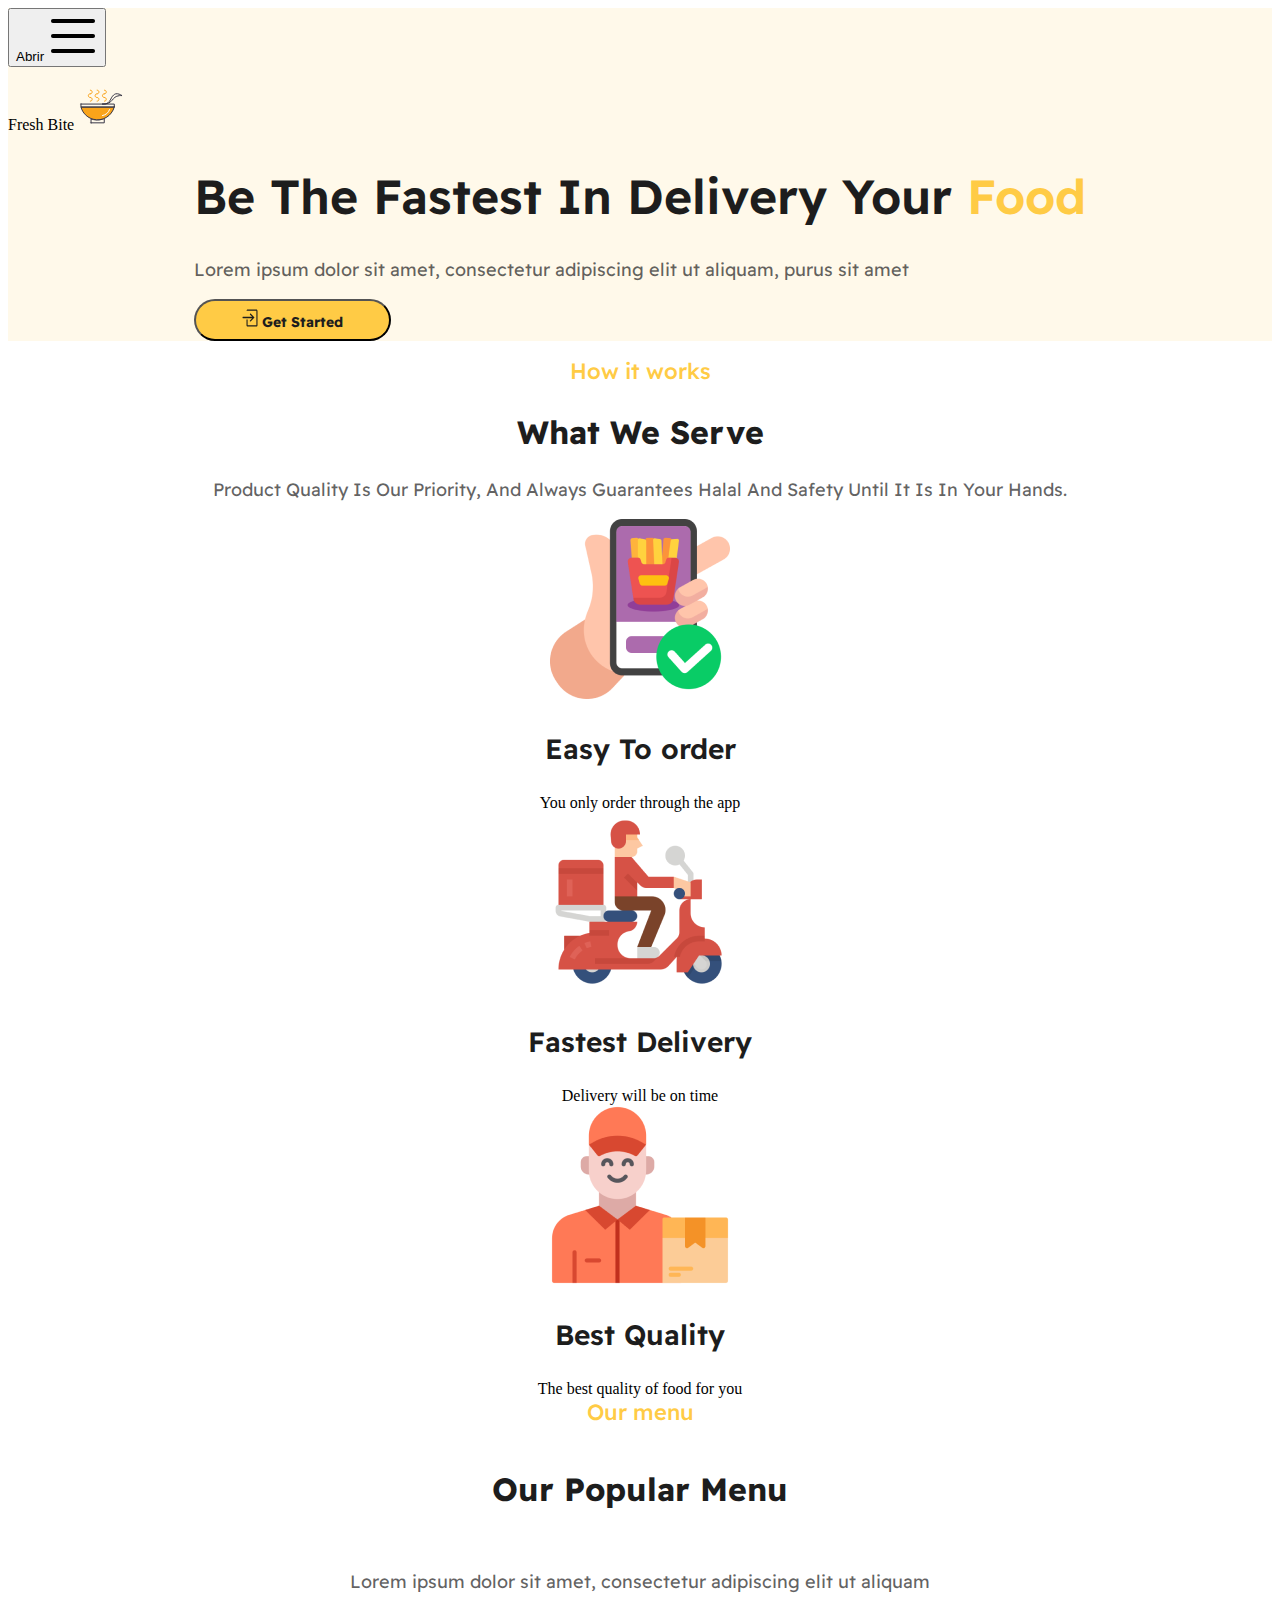
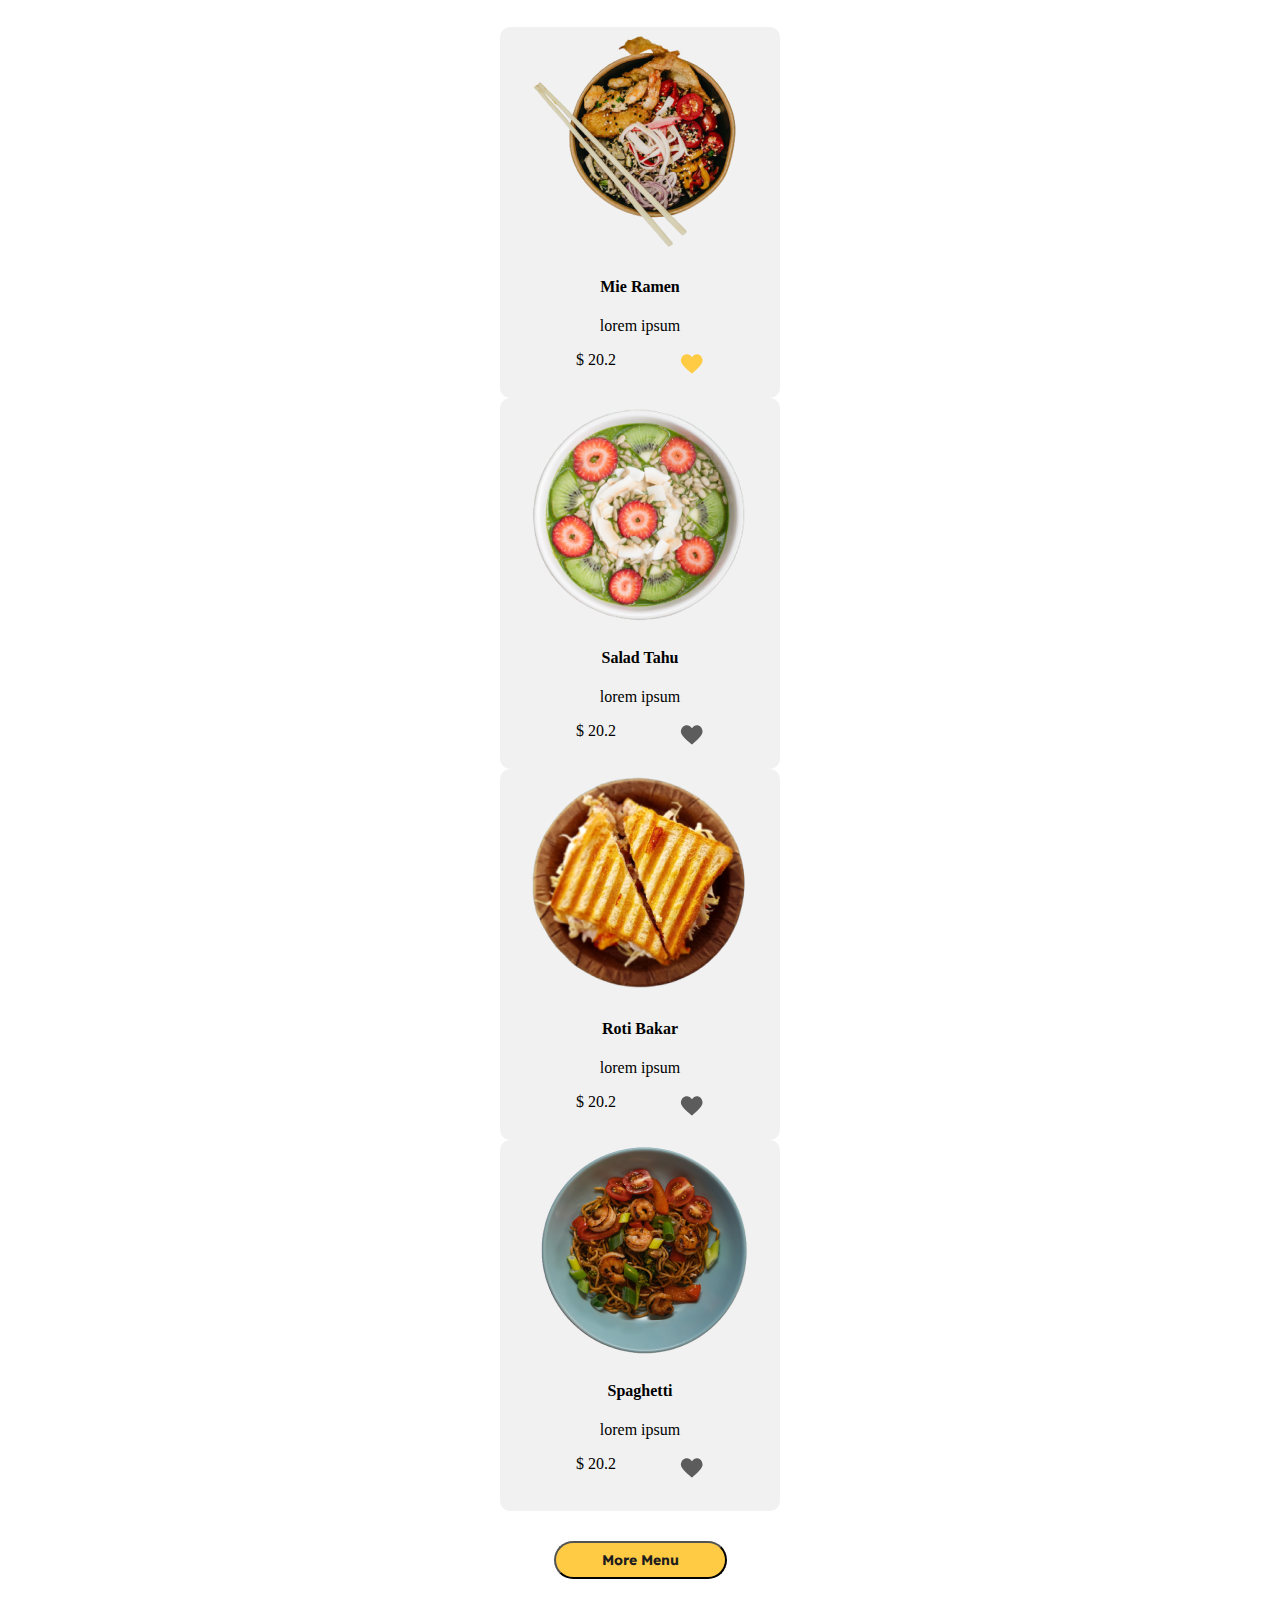
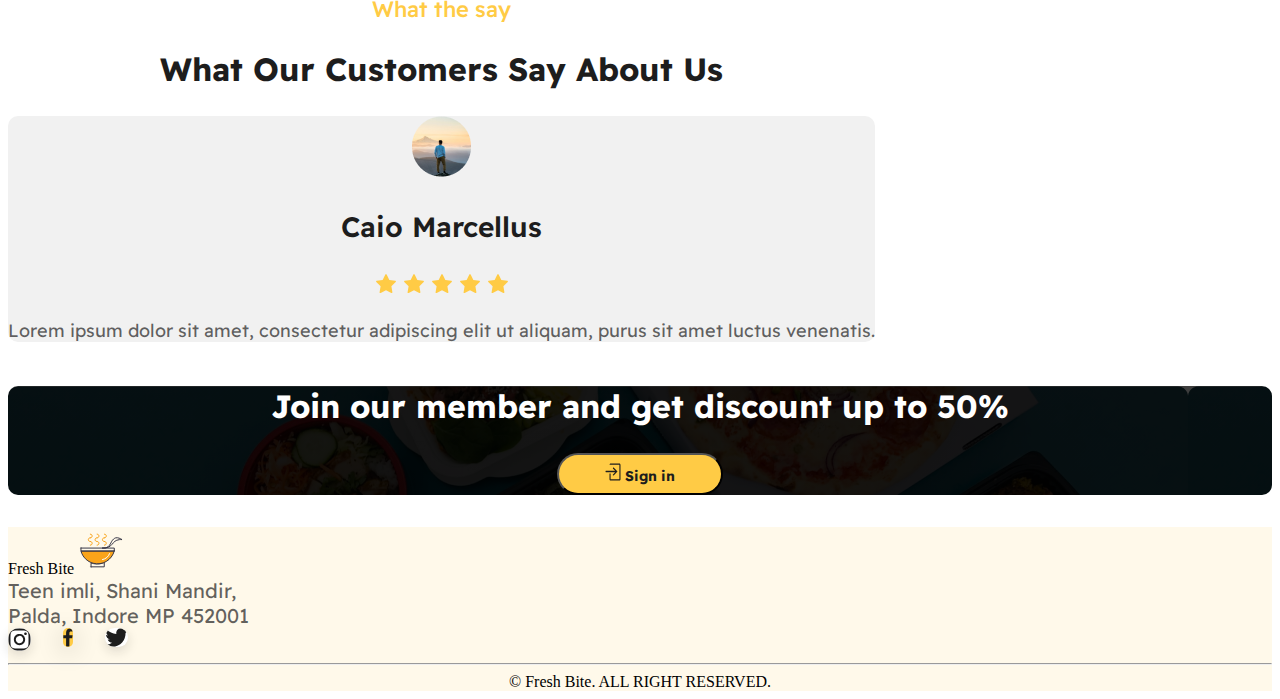
==== index.html @ 5414af22 "up" ====
<!DOCTYPE html>
<html lang="en">
<head>
    <meta charset="UTF-8">
    <meta name="viewport" content="width=device-width, initial-scale=1.0">
    <link rel="preconnect" href="https://fonts.googleapis.com">
<link rel="preconnect" href="https://fonts.gstatic.com" crossorigin>
<link href="https://fonts.googleapis.com/css2?family=Readex+Pro:wght@400;500;600;700&display=swap" rel="stylesheet">
    <link rel="stylesheet" href="/assets/style/varaibles.css">
    <title>Food-App</title>
</head>
<body>
    <header>
      <button class="menu__button">Abrir
        <img src="/assets/img/hamburger-menu.svg" alt="menu">
      </button>
        <nav>
          <section class="containner-nav">

          <div class="div-nav">
           <span>Fresh Bite</span>
          <img src="/assets/img/food 2.svg" alt="coffe-icon">
        </div>

        <div class="div-nav-link">
        <ul class="lista-nav">
          <li><a href="#">Home</a></li>
          <li><a href="#">Menu</a></li>
          <li><a href="#">How it works</a></li>
          <li><a href="#">About</a></li>
          <li><a href="#">Contact</a></li>
        </ul>
      </div>

      <div  class="div-nav-link">
        <img src="/assets/img/Find.svg" alt="Find">
        <img src="/assets/img/Cart.svg" alt="cart">
        <button class="btn-header" id="btn-link">
          <img src="/assets/img/clarity_sign-in-line.svg" alt="arrow">        
          <a href="#">More Menu</a>
      </button> 
      </div>

    </section>
        </nav>

        <section class="sec-header">
        <div>
        <h1>Be The Fastest In Delivery Your <strong>Food</strong></h1>
        <p>Lorem ipsum dolor sit amet, consectetur adipiscing elit ut aliquam, purus sit amet</p>
    <button class="btn-header">
        <img src="/assets/img/clarity_sign-in-line.svg" alt="arrow">
        <a href="#">Get Started</a>
    </button>
  </div>
    <div class="plates">
      <img src="/assets/img/Food-3.png"  alt="photo">
      <img src="/assets/img/Food-2.png"  alt="photo">
      <img src="/assets/img/Food-1.png"  alt="photo">
    </div>
  </section>
    </header>

    <main>

        <section class="containner">
        <span class="span-main">How it works</span>
        <h2>What We Serve</h2>
        <p>Product Quality Is Our Priority, And Always Guarantees Halal And Safety Until It Is In Your Hands.</p>
         
        <div class="cont-div">
        <div>            
          <img src="/assets/img/order 1.png" alt="order">
          <h3>Easy To order</h3>
          <span>You only order through the app</span>
       </div>

       <div>
        <img src="/assets/img/delivery 1.png" alt="delivery">
        <h3>Fastest Delivery</h3>
          <span>Delivery will be on time</span>
      </div>

      <div>
        <img src="/assets/img/courier 1.png" alt="courier">
        <h3>Best Quality</h3>
        <span>The best quality of food for you</span>
    </div>
  </div>
    </section>

    

  
    </main>

    <section  class="containner-cards">

      
        <span class="span-main">Our menu</span>
        <h2>Our Popular Menu</h2>
        <p>Lorem ipsum dolor sit amet, consectetur adipiscing elit ut aliquam</p>
      
        <div class="containner-cards-link">

        <div class="div__card">
          <img src="/assets/img/Ramen.png" alt="Ramen">
          <h4>Mie Ramen</h4>
          <span>lorem ipsum</span>
          <div class="div__cad-link">
            <span>$ 20.2</span>
            <img src="/assets/img/topcoat_yellow.svg" alt="topcoat_yellow">
          </div>
       </div>
 
       <div class="div__card">
           <img src="/assets/img/Salad.png" alt="Salad">
           <h4>Salad Tahu</h4>
           <span>lorem ipsum</span>
           <div class="div__cad-link">
             <span>$ 20.2</span>
             <img src="/assets/img/topcoat_black.svg" alt="topcoat_black">
           </div>
       </div>
 
     <div class="div__card">
       <img src="/assets/img/Baker.png" alt="Baker">
       <h4>Roti Bakar</h4>
       <span>lorem ipsum</span>
       <div class="div__cad-link">
         <span>$ 20.2</span>
         <img src="/assets/img/topcoat_black.svg" alt="topcoat_black">
   </div>
     </div>
 
     <div class="div__card">
       <img src="/assets/img/Spaghetti.png" alt="Spaghetti">
       <h4>Spaghetti</h4>
       <span>lorem ipsum</span>
       <div class="div__cad-link">
          <span>$ 20.2</span>
          <img src="/assets/img/topcoat_black.svg" alt="topcoat_black">
      </div>
     </div>
 
    </div>
 
   <button class="btn-header" id="bnt">        
       <a href="#">More Menu</a>
   </button> 


    </section>

      <!--Clients-->

      <section class="client-containner">
      

       <div class="grid-container">
        <div class="image-top">
          <img src="/assets/img/cliente.png"  alt="Imagem 1">
        </div>
        <div class="image-bottom">
          <img src="/assets/img/cliente-3.png" alt="Imagem 2">
          <img src="/assets/img/cliente-2.png" alt="Imagem 3">
        </div>
      </div>

        <div class="client">
        <span class="span-main">What the say</span>
        <h2>What Our Customers Say About Us</h2>
        <div class="client-card">
          <img src="/assets/img/avatar.png" alt="">
          <h3>Caio Marcellus</h3>
         
          <img src="/assets/img/star.svg" alt="">
          <img src="/assets/img/star.svg" alt="">
          <img src="/assets/img/star.svg" alt="">
          <img src="/assets/img/star.svg" alt="">
          <img src="/assets/img/star.svg" alt="">
          <p>Lorem ipsum dolor sit amet, consectetur adipiscing elit ut aliquam, purus sit amet luctus venenatis.</p>
        </div>

      </div>
      </section>



  
  <!--Extra-->

     <section class="containner-2">
      <div class="div__containner">
       <h2 class="text">Join our member and get discount up to 50%</h2>
       <button class="btn-header">
        <img src="/assets/img/clarity_sign-in-line.svg" alt="arrow">
        <a href="#">Sign in</a>
    </button>
  </div>
    

    <footer>
      <section class="containner-3">
      <div>
      <span>Fresh Bite</span>  
      <img src="/assets/img/food 2.svg" alt="coffe-icon"> <br>
      <span class="span__footer">Teen imli, Shani Mandir, <br>
        Palda, Indore MP 452001</span>

        <div class="list">
         
              <a href="#">
                <img class="icon__light" src="/assets/img/instagram.svg" alt="">
              </a>
            
            
              <a href="#">
                <img class="icon__yellow" src="/assets/img/Vector.svg" alt="">
              </a>
            

            
              <a href="#">
                <img class="icon__light" src="/assets/img/Twitter.svg" alt="">
              </a>
            

            </div>
          </div>
            <div class="div-footer">
              <span>Fresh Bite</span> 
              <ul>
                <li>About us</li>
                <li>Career</li>
                <li>How it works</li>
              </ul>
            </div>

            <div class="div-footer">
              <span>Policy</span> 
              <ul>
                <li>FAQ</li>
                <li>Privacy</li>
                <li>Shipping</li>
              </ul>
            </div>

            <div class="div-footer">
              <span>Get in Touch</span> 
              <ul>
                <li>+91 123 4567 8900</li>
                <li>food@example.com</li>
                
              </ul>
            </div>
          </section>

            

            <hr>
            <div class="div-link">

            <span>© Fresh Bite. ALL RIGHT RESERVED.</span>
          </div>
          
    </footer>
    <script src="/assets/app/menu.js"></script>
</body>
</html>
---- assets/style/varaibles.css ----
@import url("/assets/style/header.css");
@import url("/assets/style/main.css");
@import url("/assets/style/extra.css");
@import url("/assets/style/cards.css");
@import url("/assets/style/footer.css");

:root {

    --ff:'Readex Pro', sans-serif;
    --light:#FFF9EA;
    --primary:#FFCB45;
    --black: #1D1D1D;
    --textlight:rgba(29, 29, 29, 0.70);
}
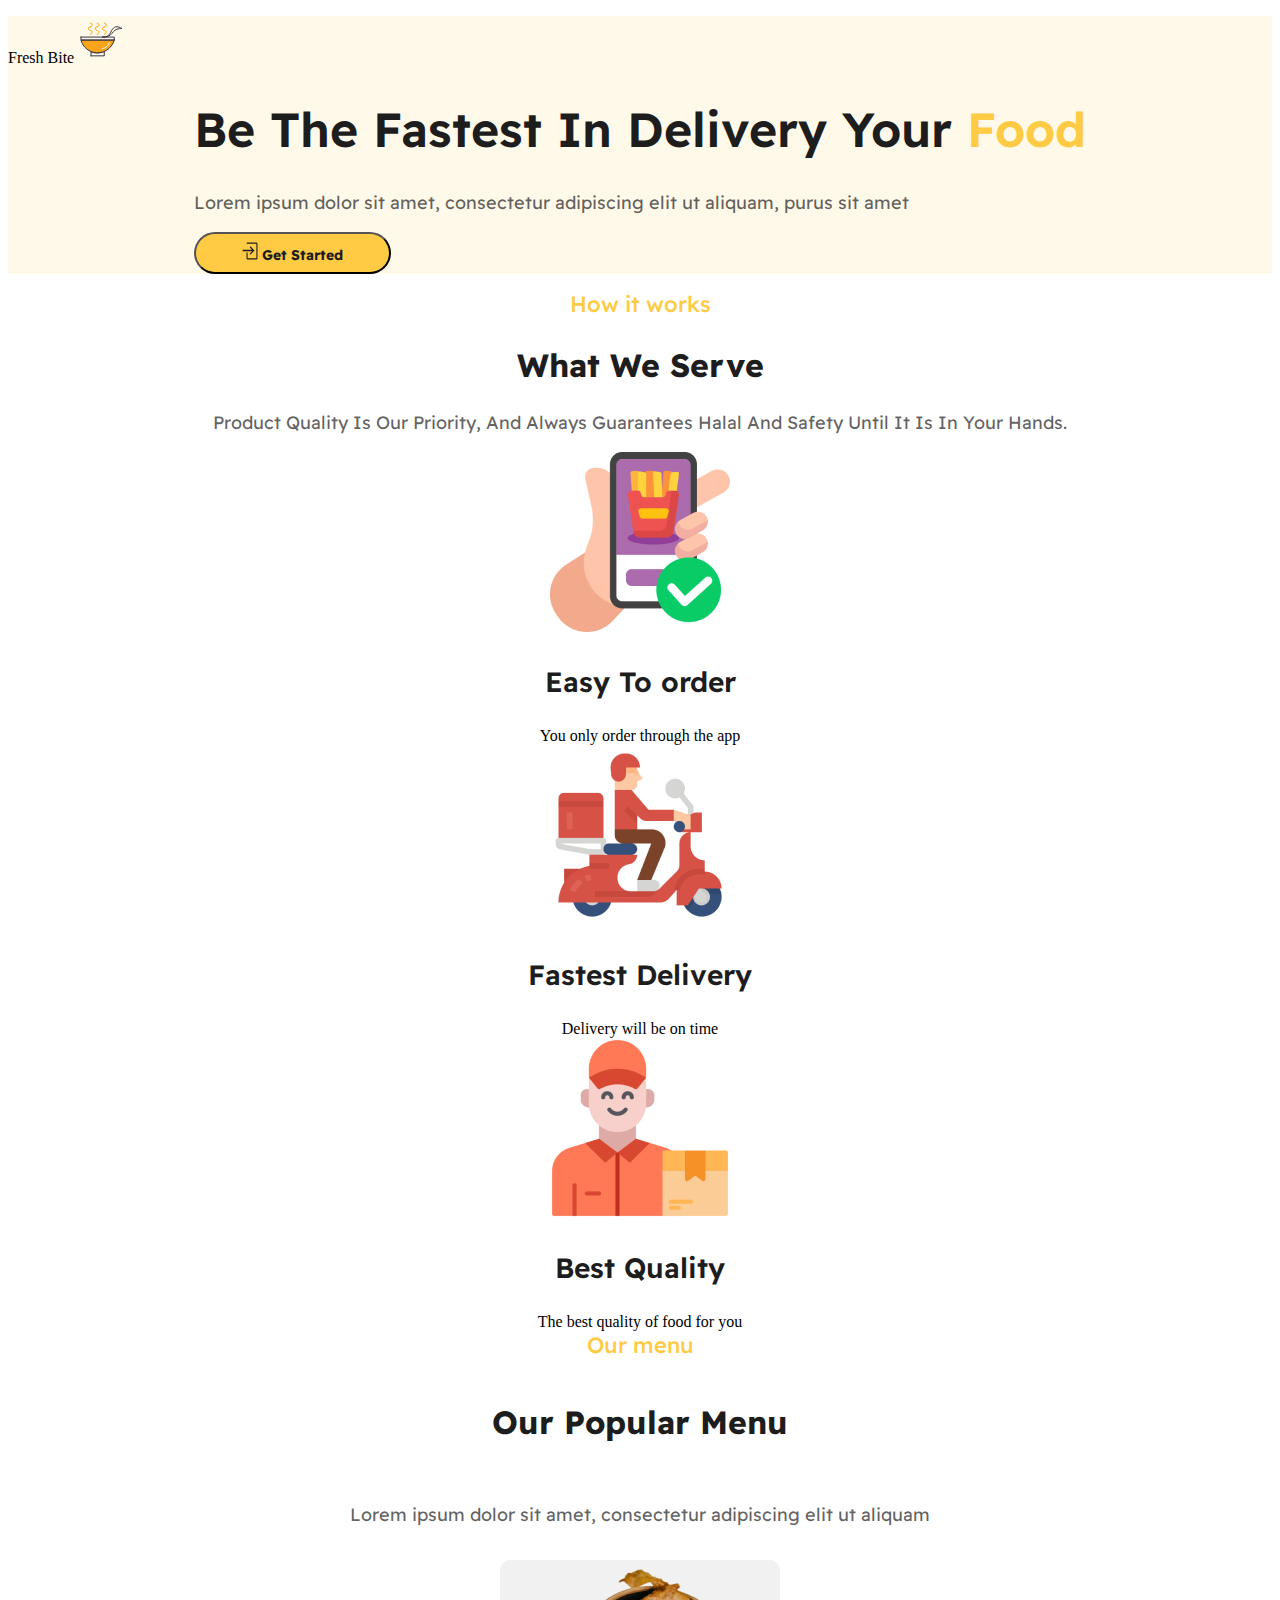
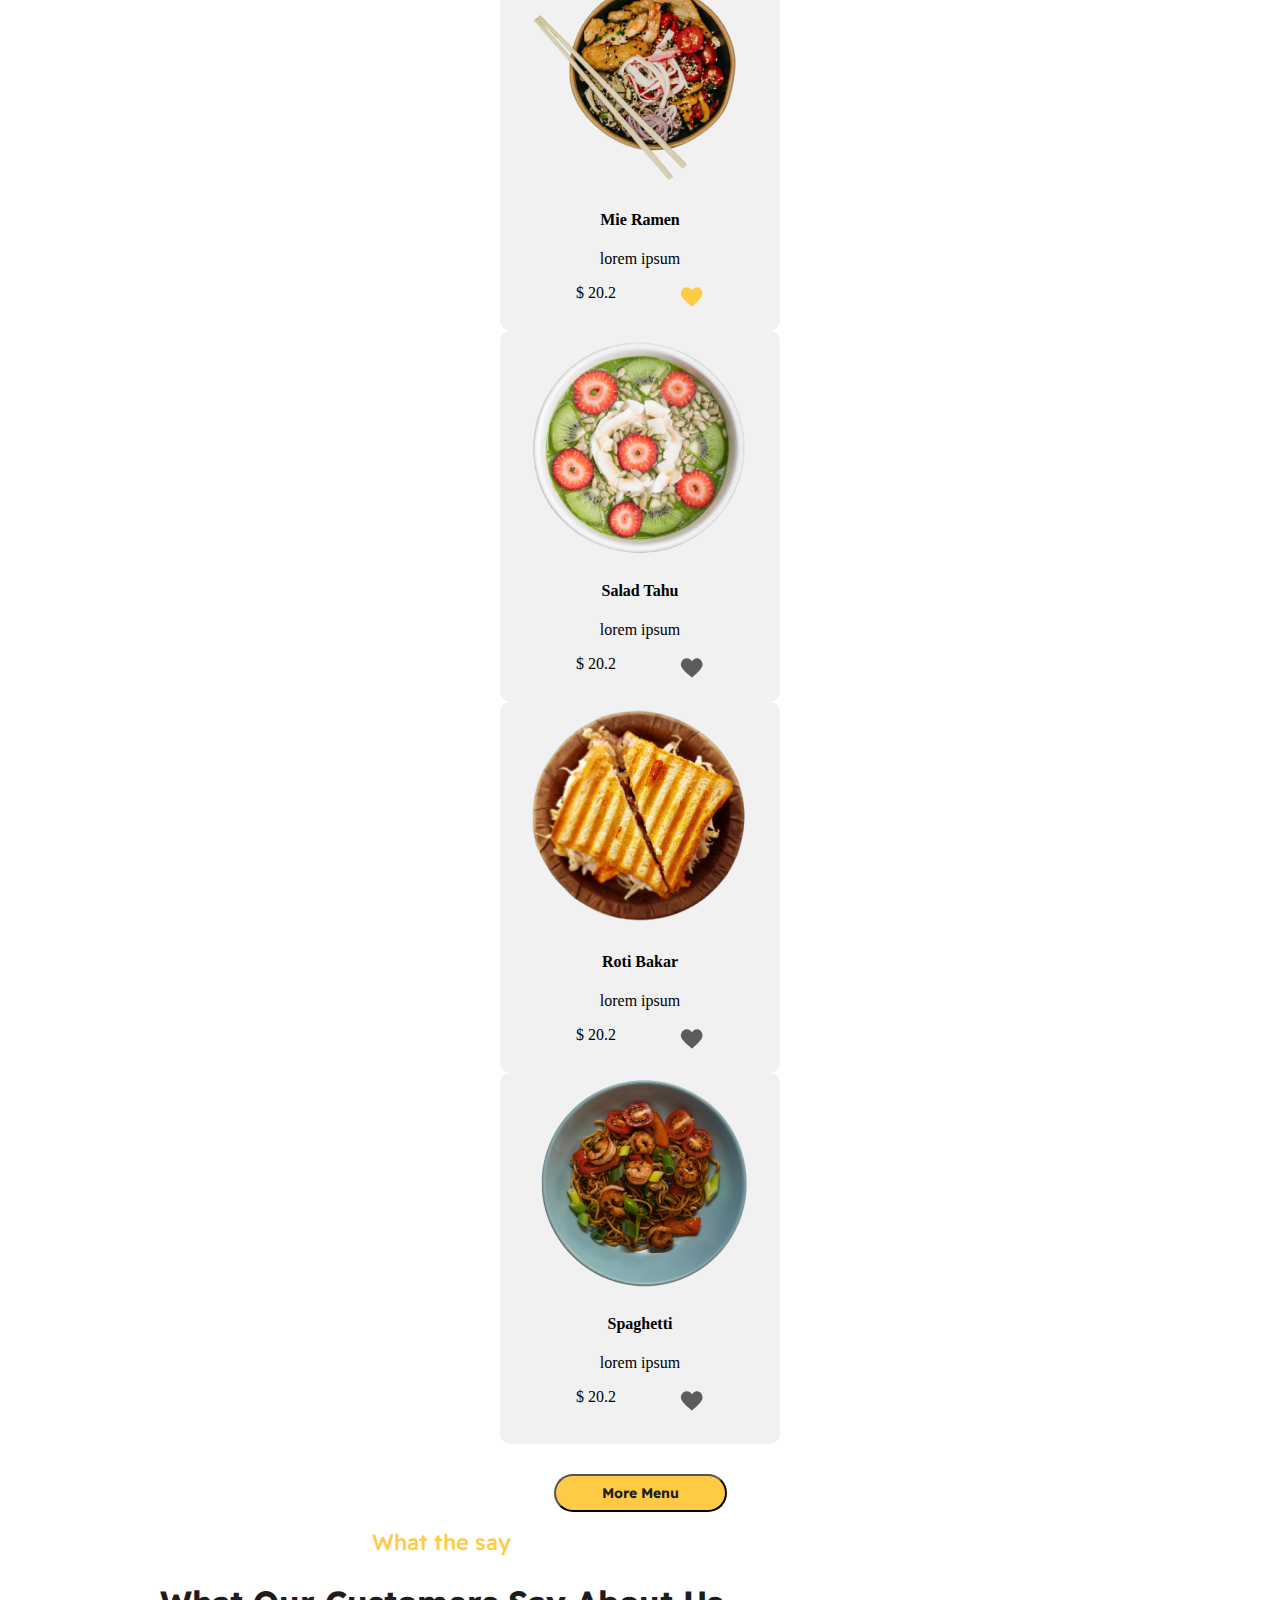
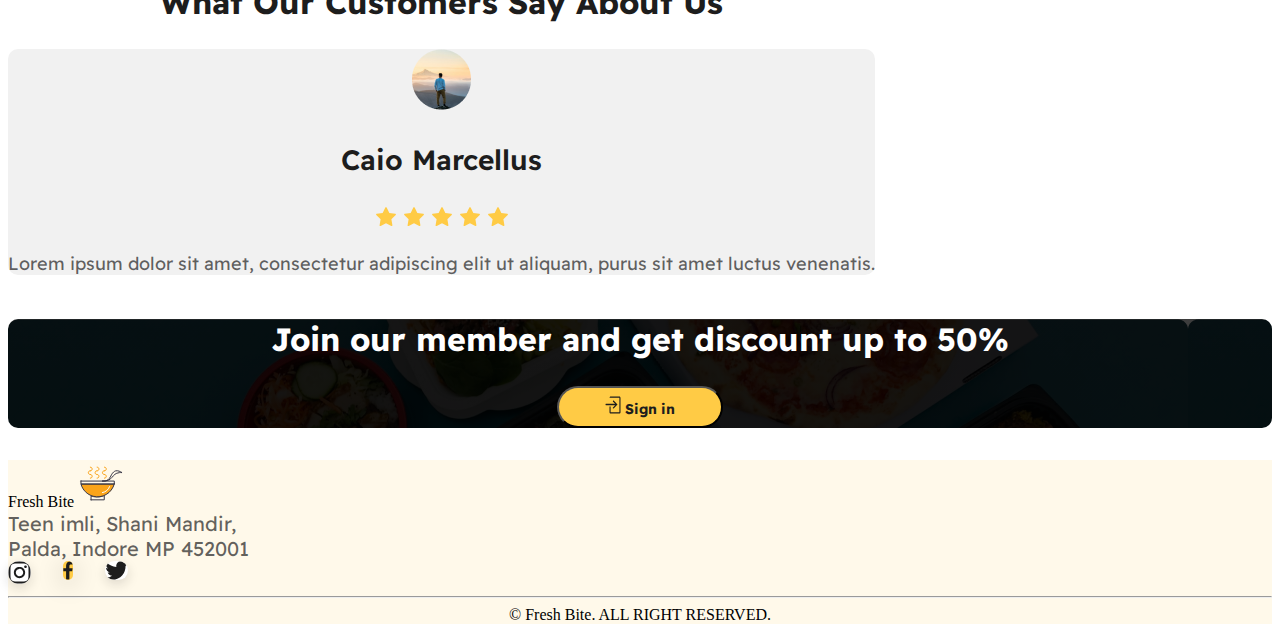
==== commit 14e50ccb: "up" ====
--- a/index.html
+++ b/index.html
@@ -11,9 +11,9 @@
 </head>
 <body>
     <header>
-      <button class="menu__button">Abrir
+     <!-- <button class="menu__button">
         <img src="/assets/img/hamburger-menu.svg" alt="menu">
-      </button>
+      </button>-->
         <nav>
           <section class="containner-nav">
 
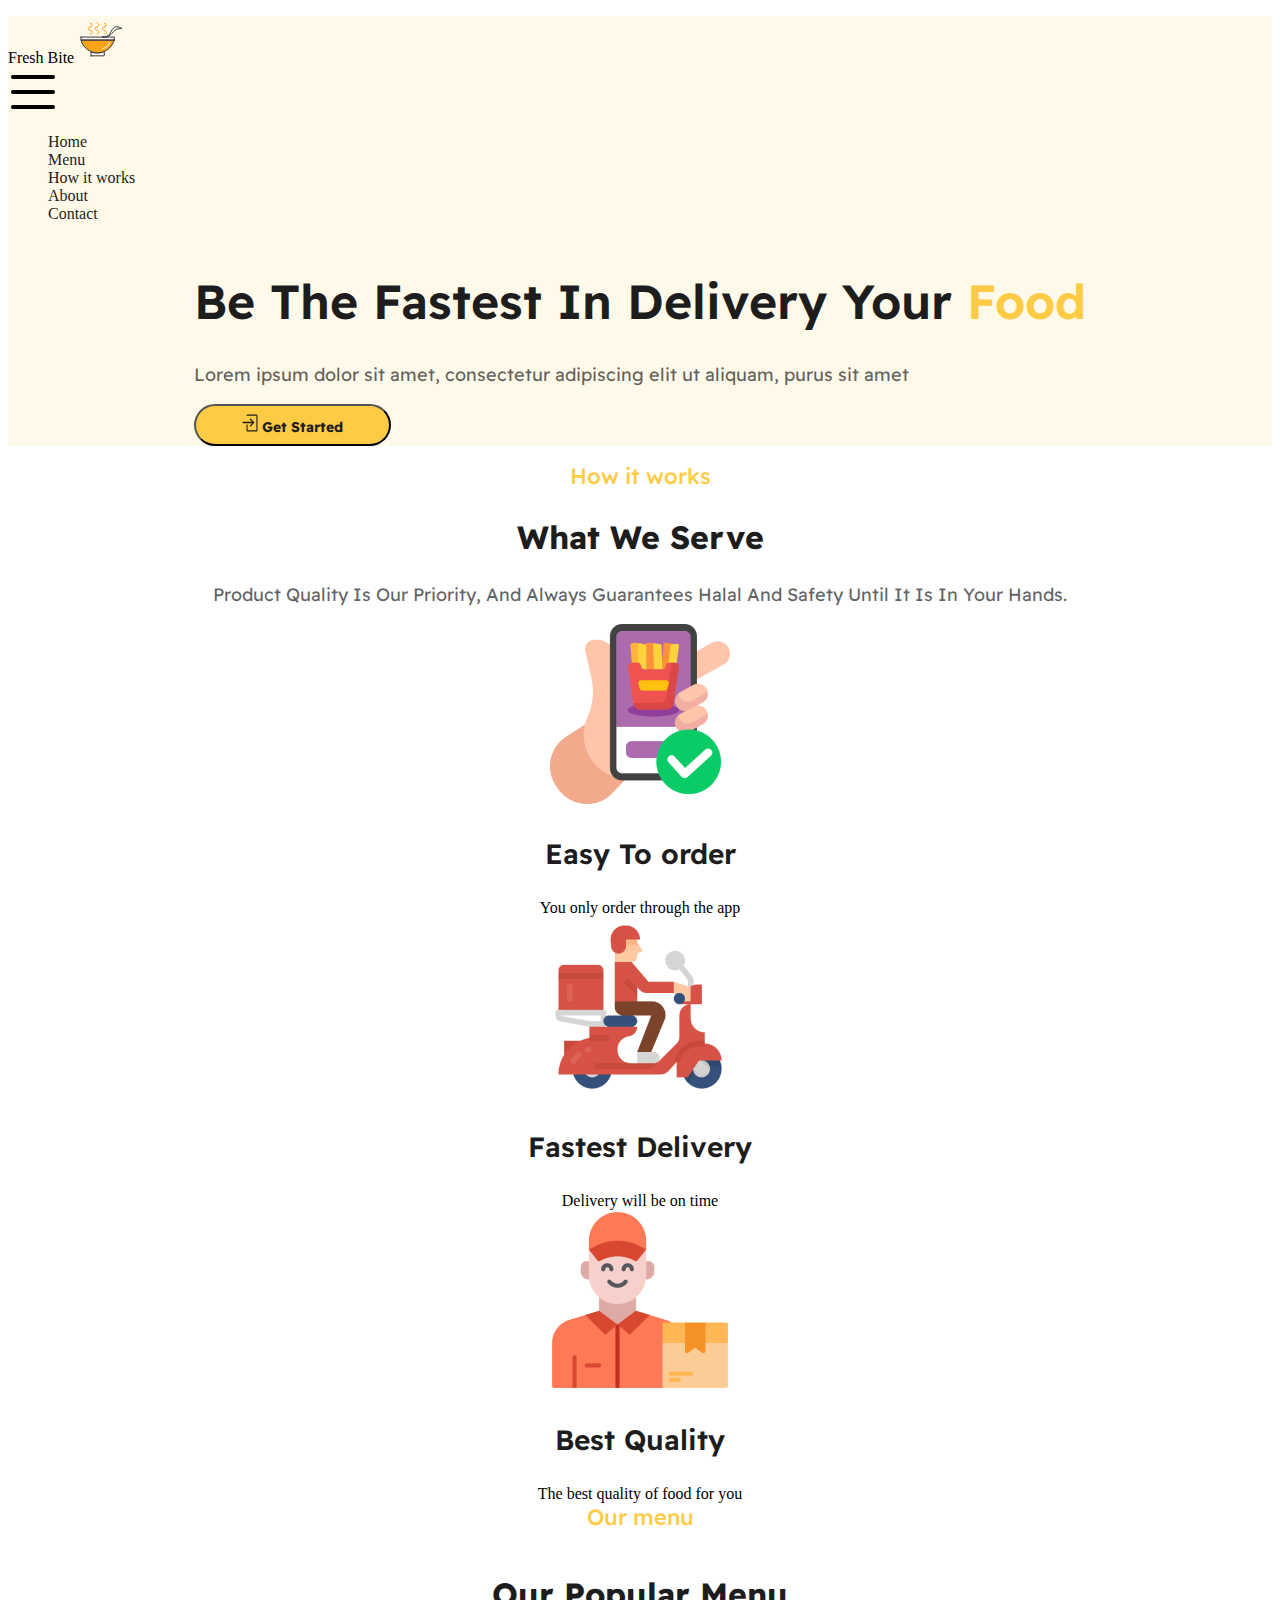
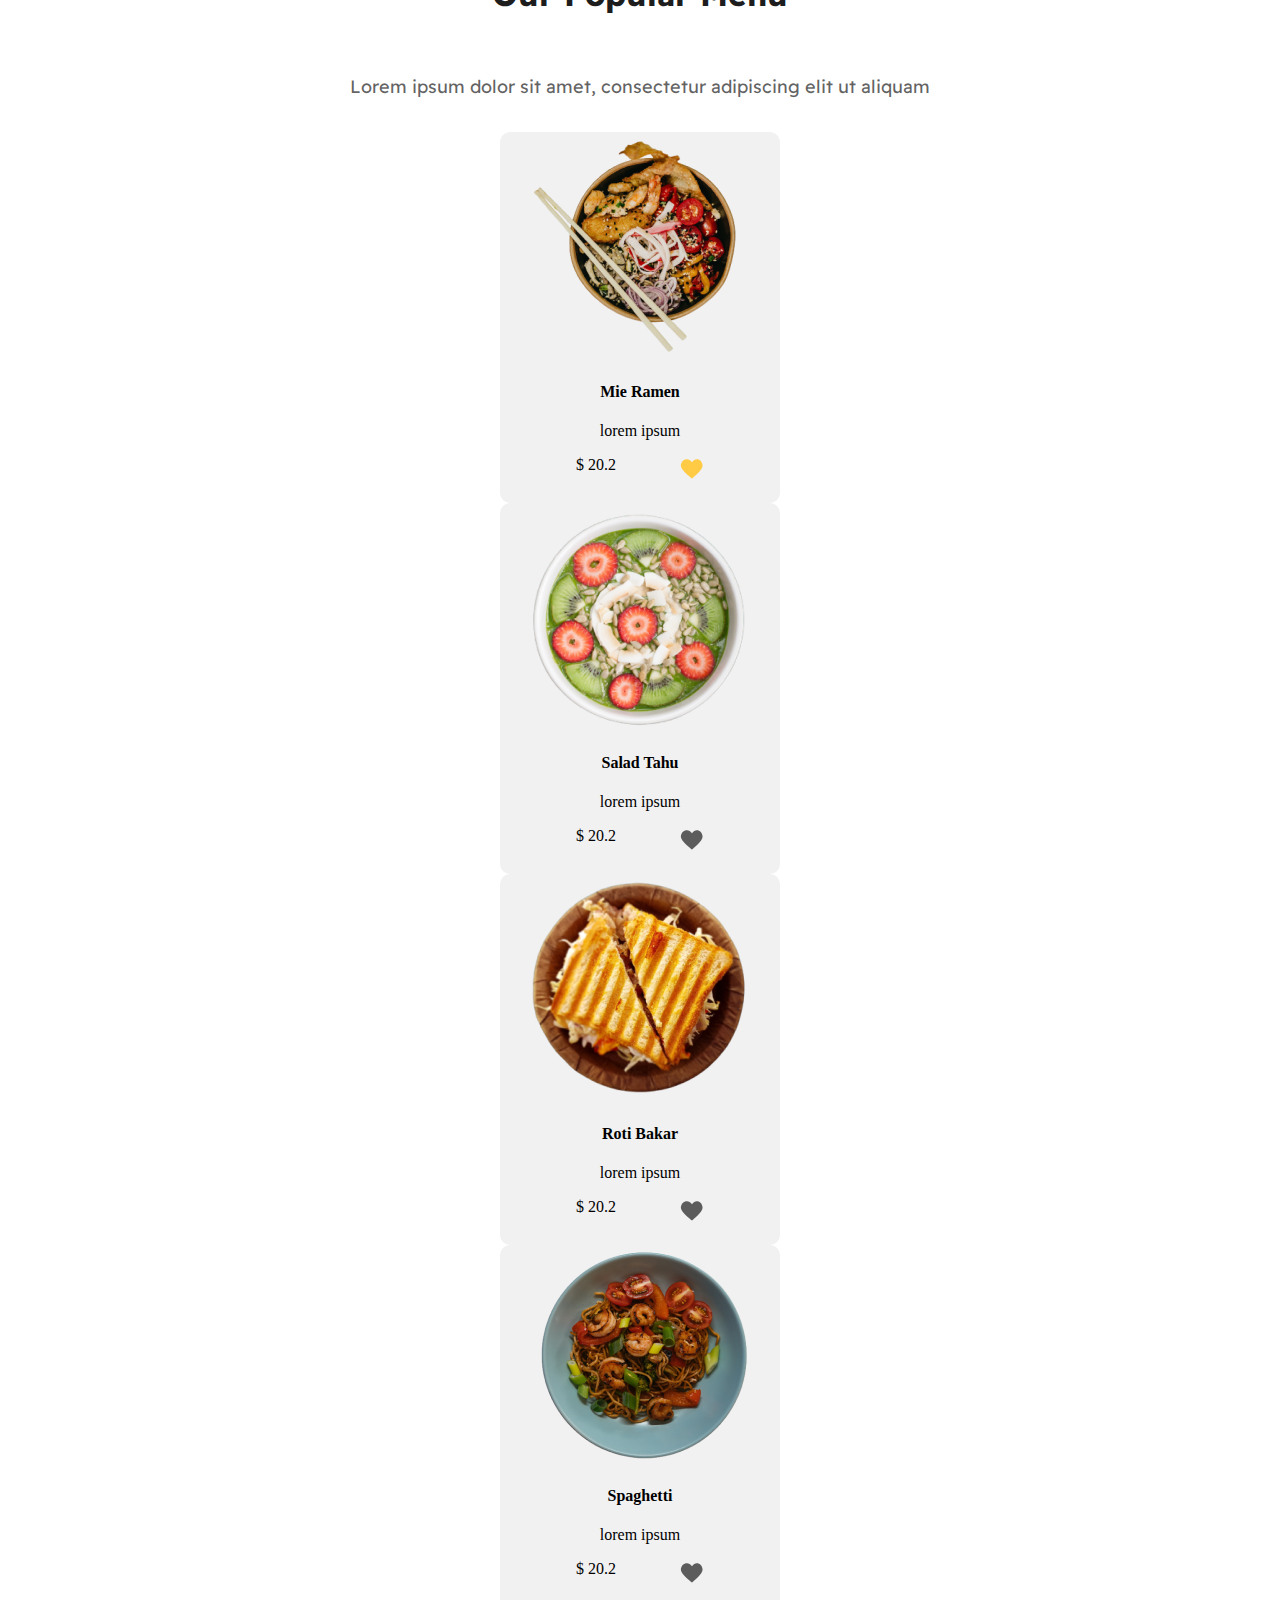
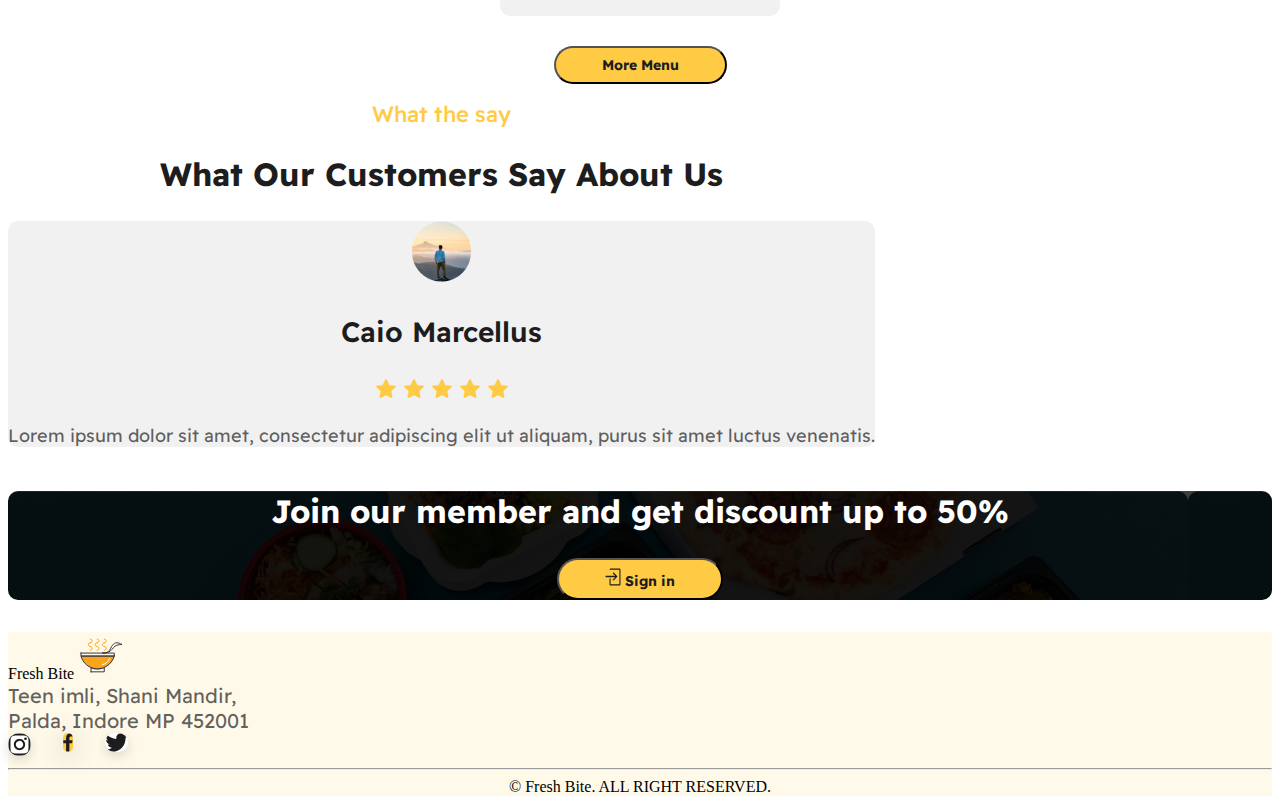
==== commit adc1a258: "up" ====
--- a/index.html
+++ b/index.html
@@ -21,8 +21,9 @@
            <span>Fresh Bite</span>
           <img src="/assets/img/food 2.svg" alt="coffe-icon">
         </div>
-
-        <div class="div-nav-link">
+        <img id="menu__button" src="/assets/img/hamburger-menu.svg" alt="">
+
+        <div id="menu" class="div-nav-link">
         <ul class="lista-nav">
           <li><a href="#">Home</a></li>
           <li><a href="#">Menu</a></li>
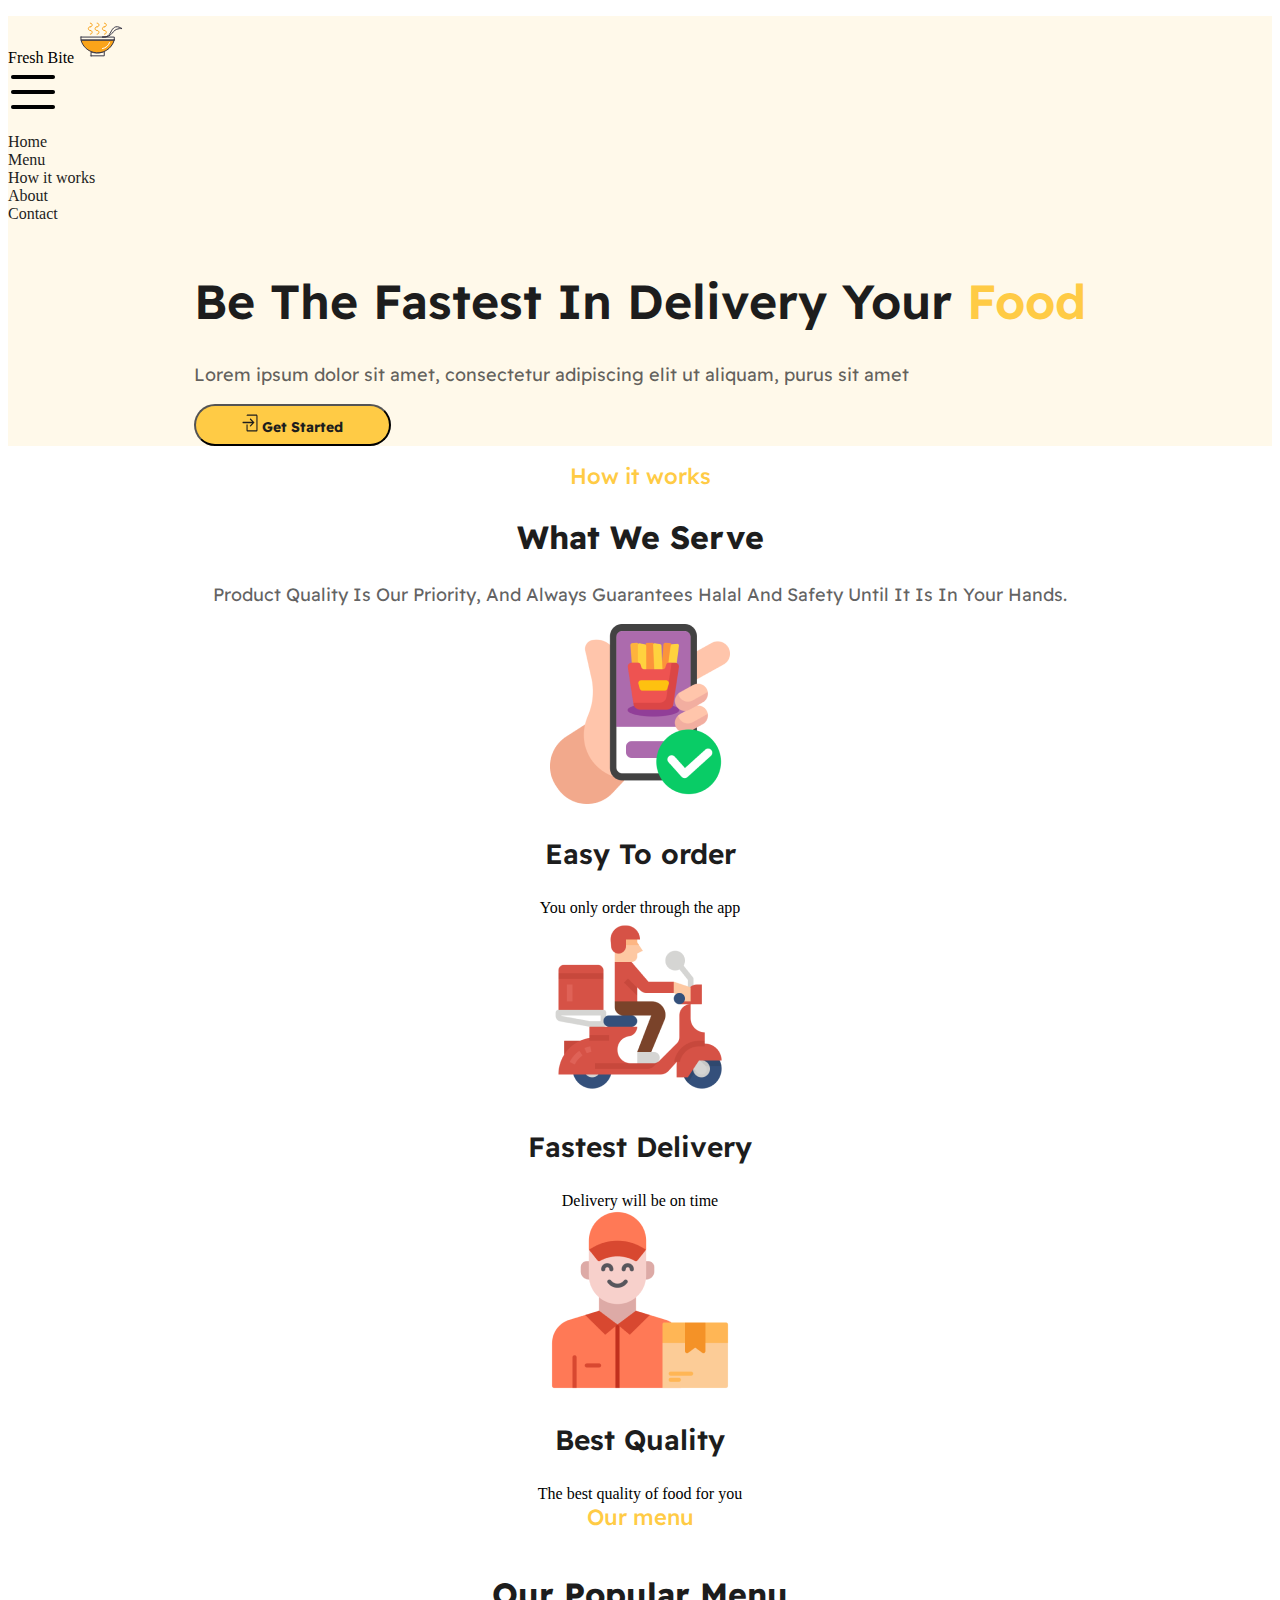
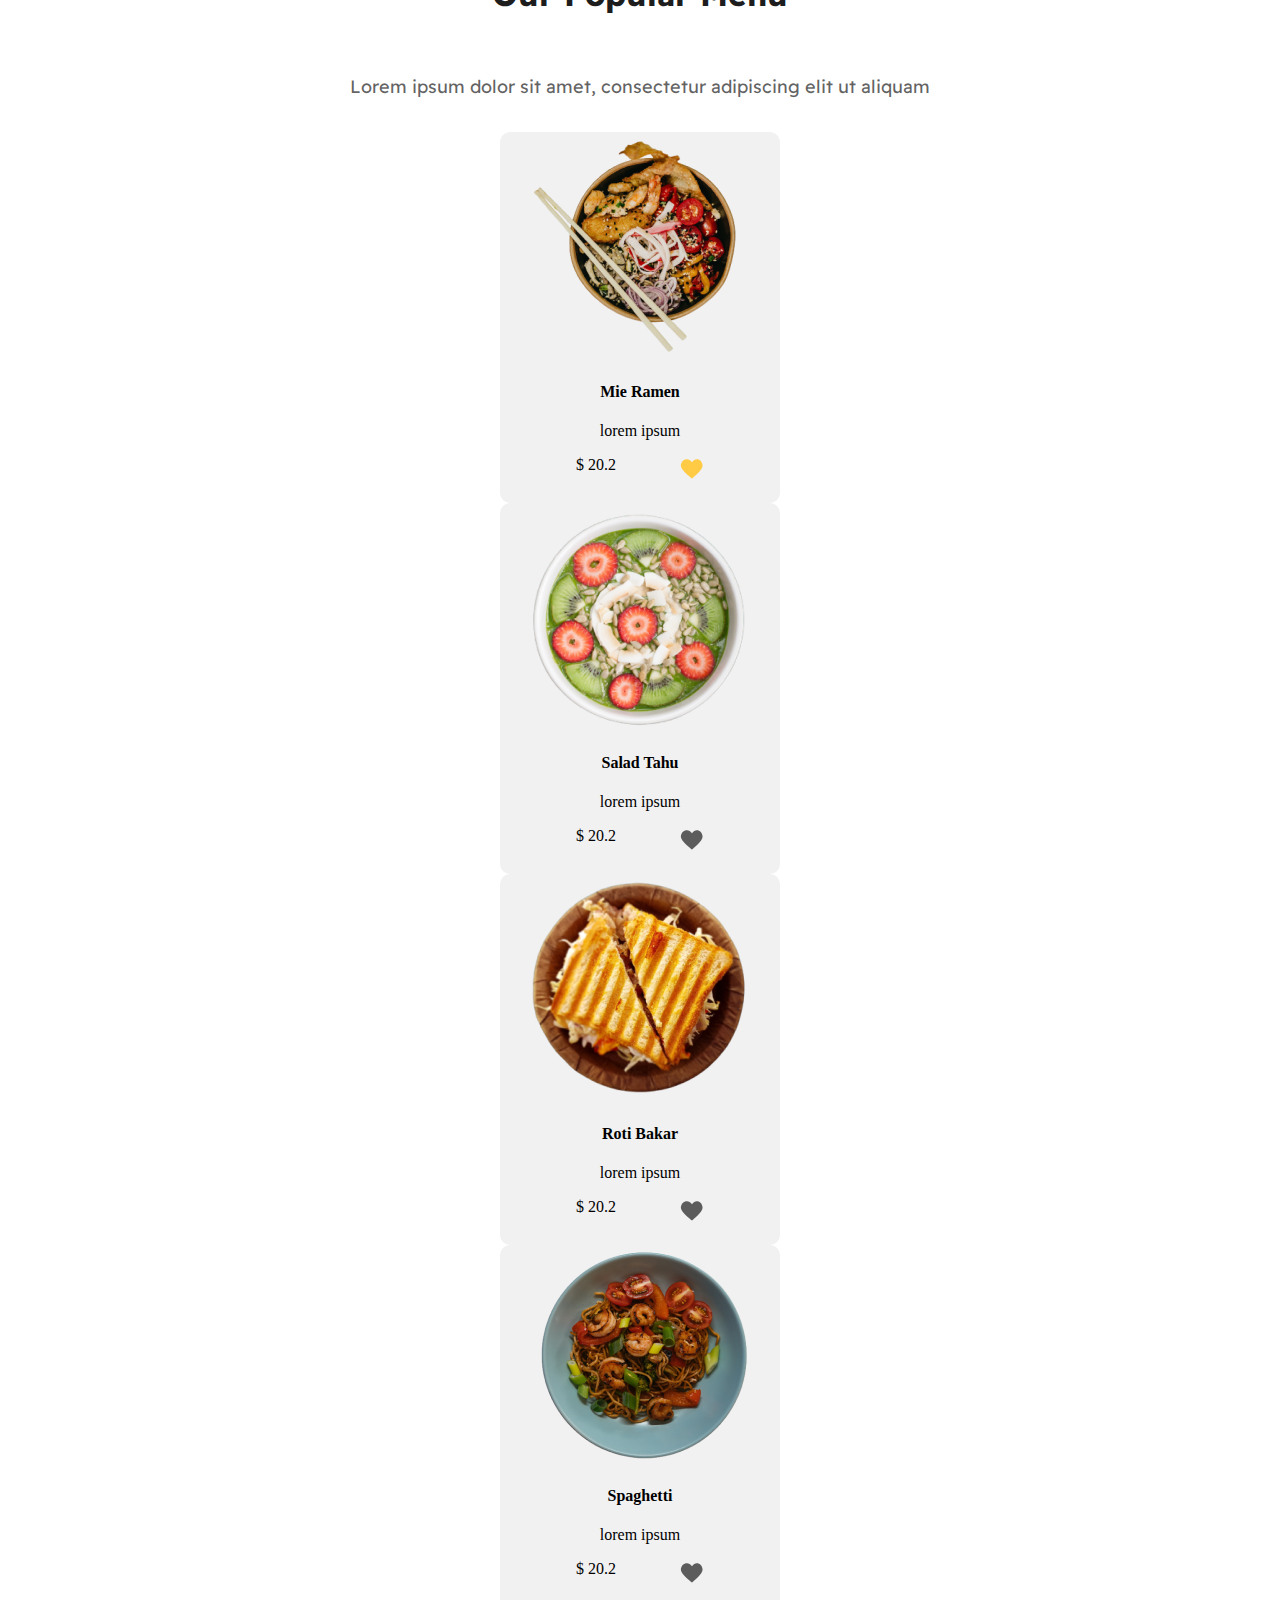
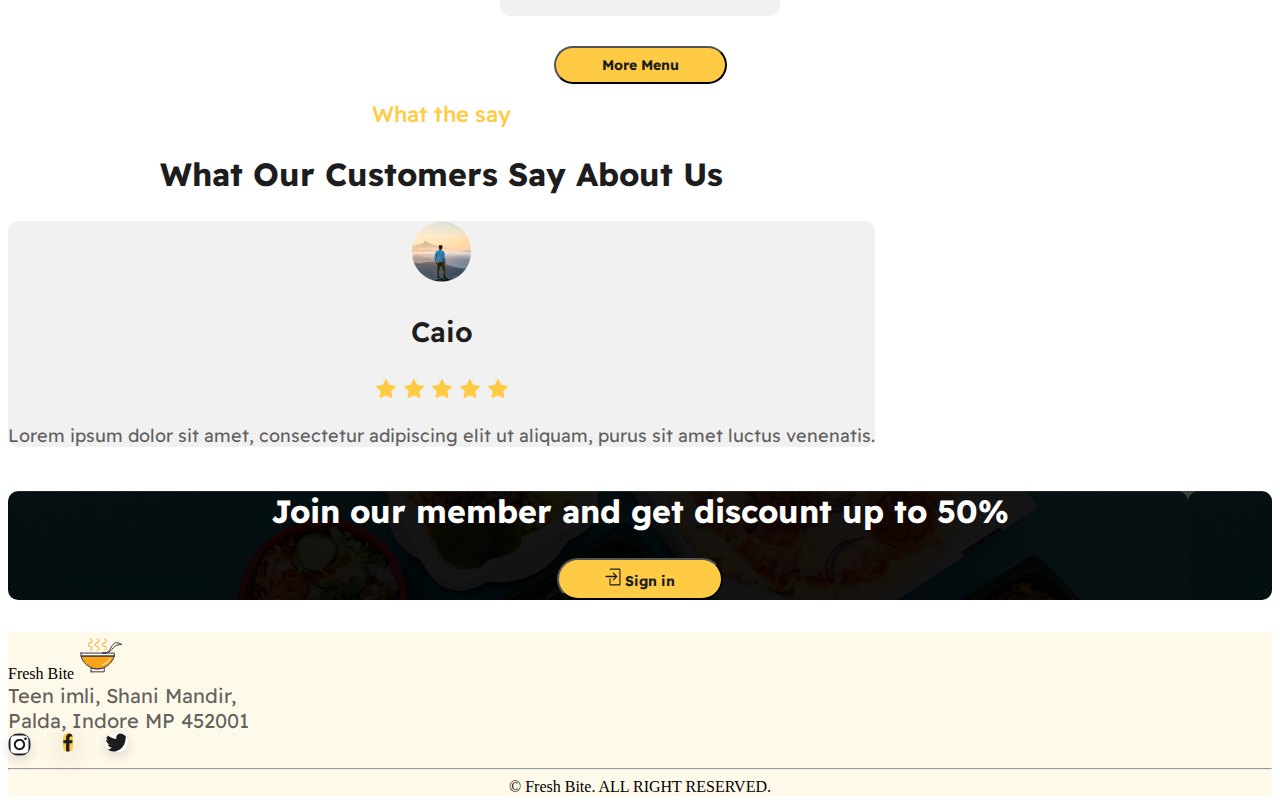
==== commit 5590f5ed: "up" ====
--- a/index.html
+++ b/index.html
@@ -173,7 +173,7 @@
         <h2>What Our Customers Say About Us</h2>
         <div class="client-card">
           <img src="/assets/img/avatar.png" alt="">
-          <h3>Caio Marcellus</h3>
+          <h3>Caio</h3>
          
           <img src="/assets/img/star.svg" alt="">
           <img src="/assets/img/star.svg" alt="">
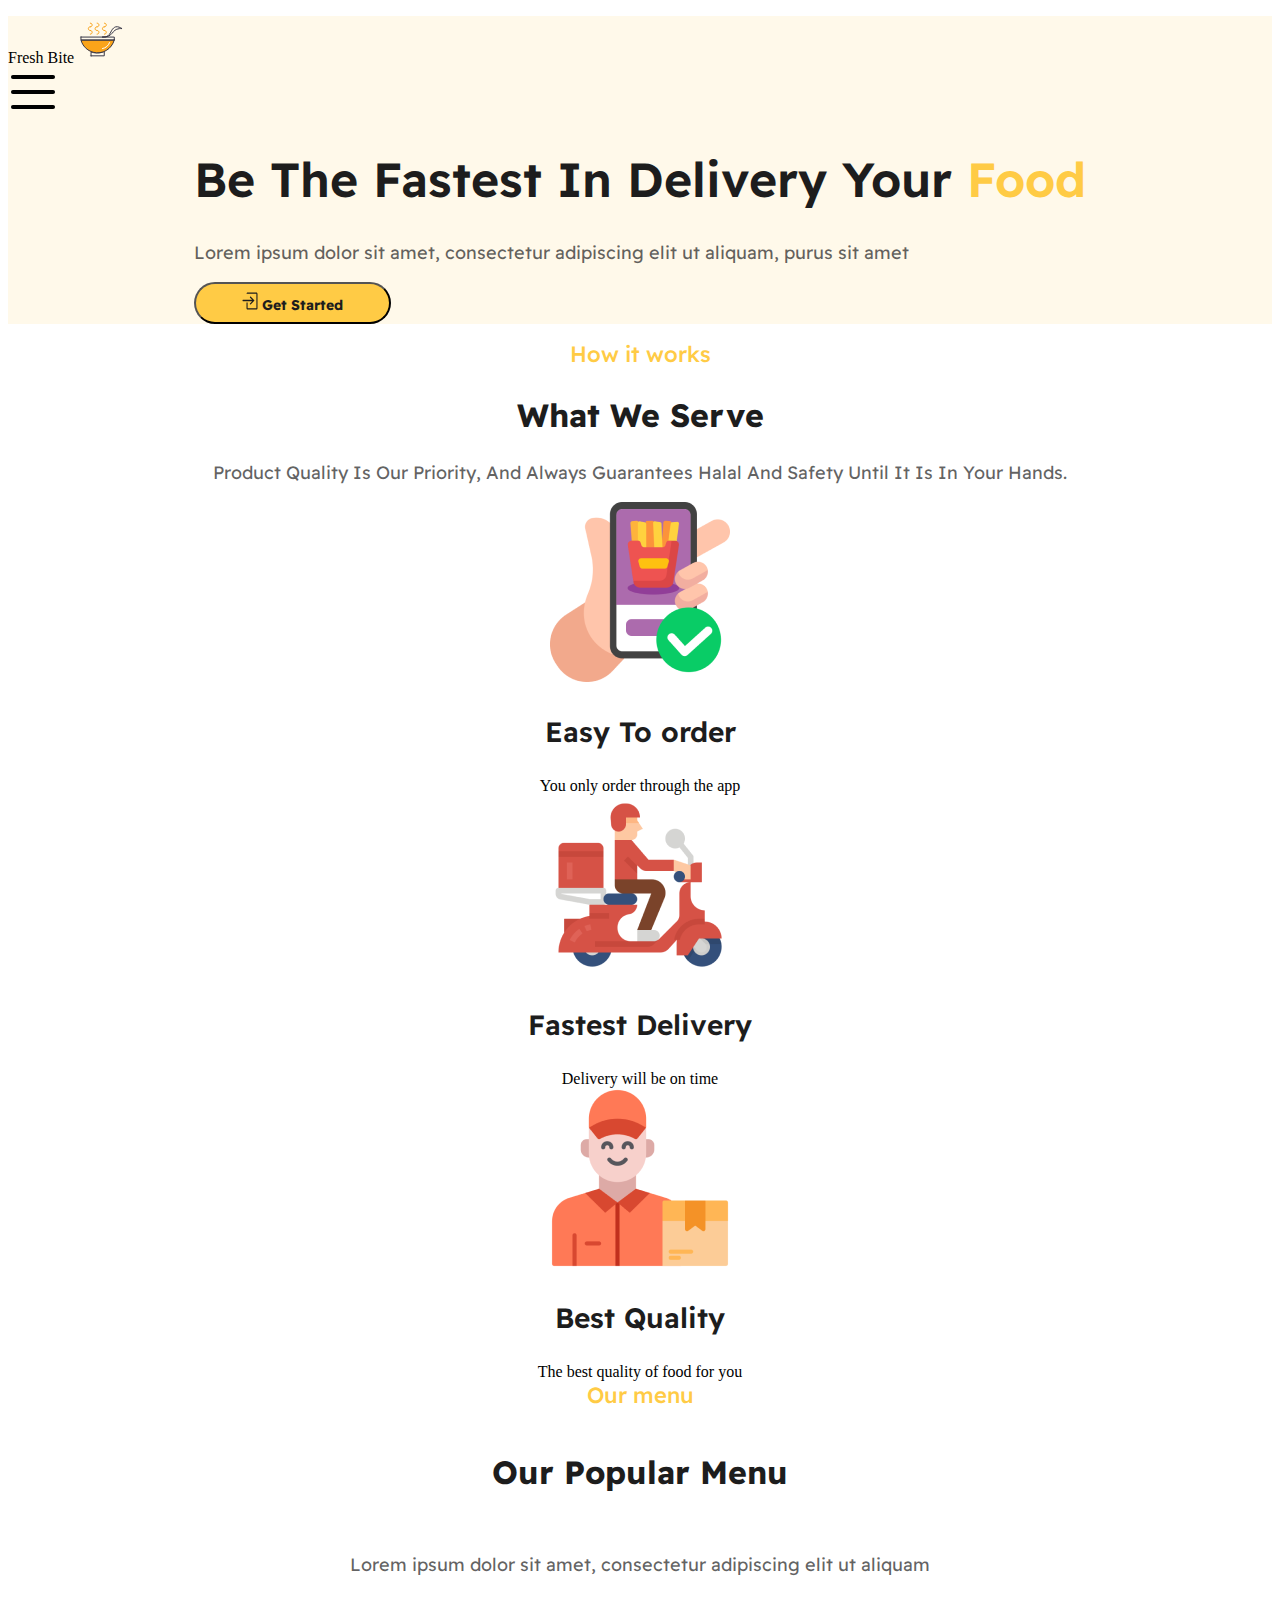
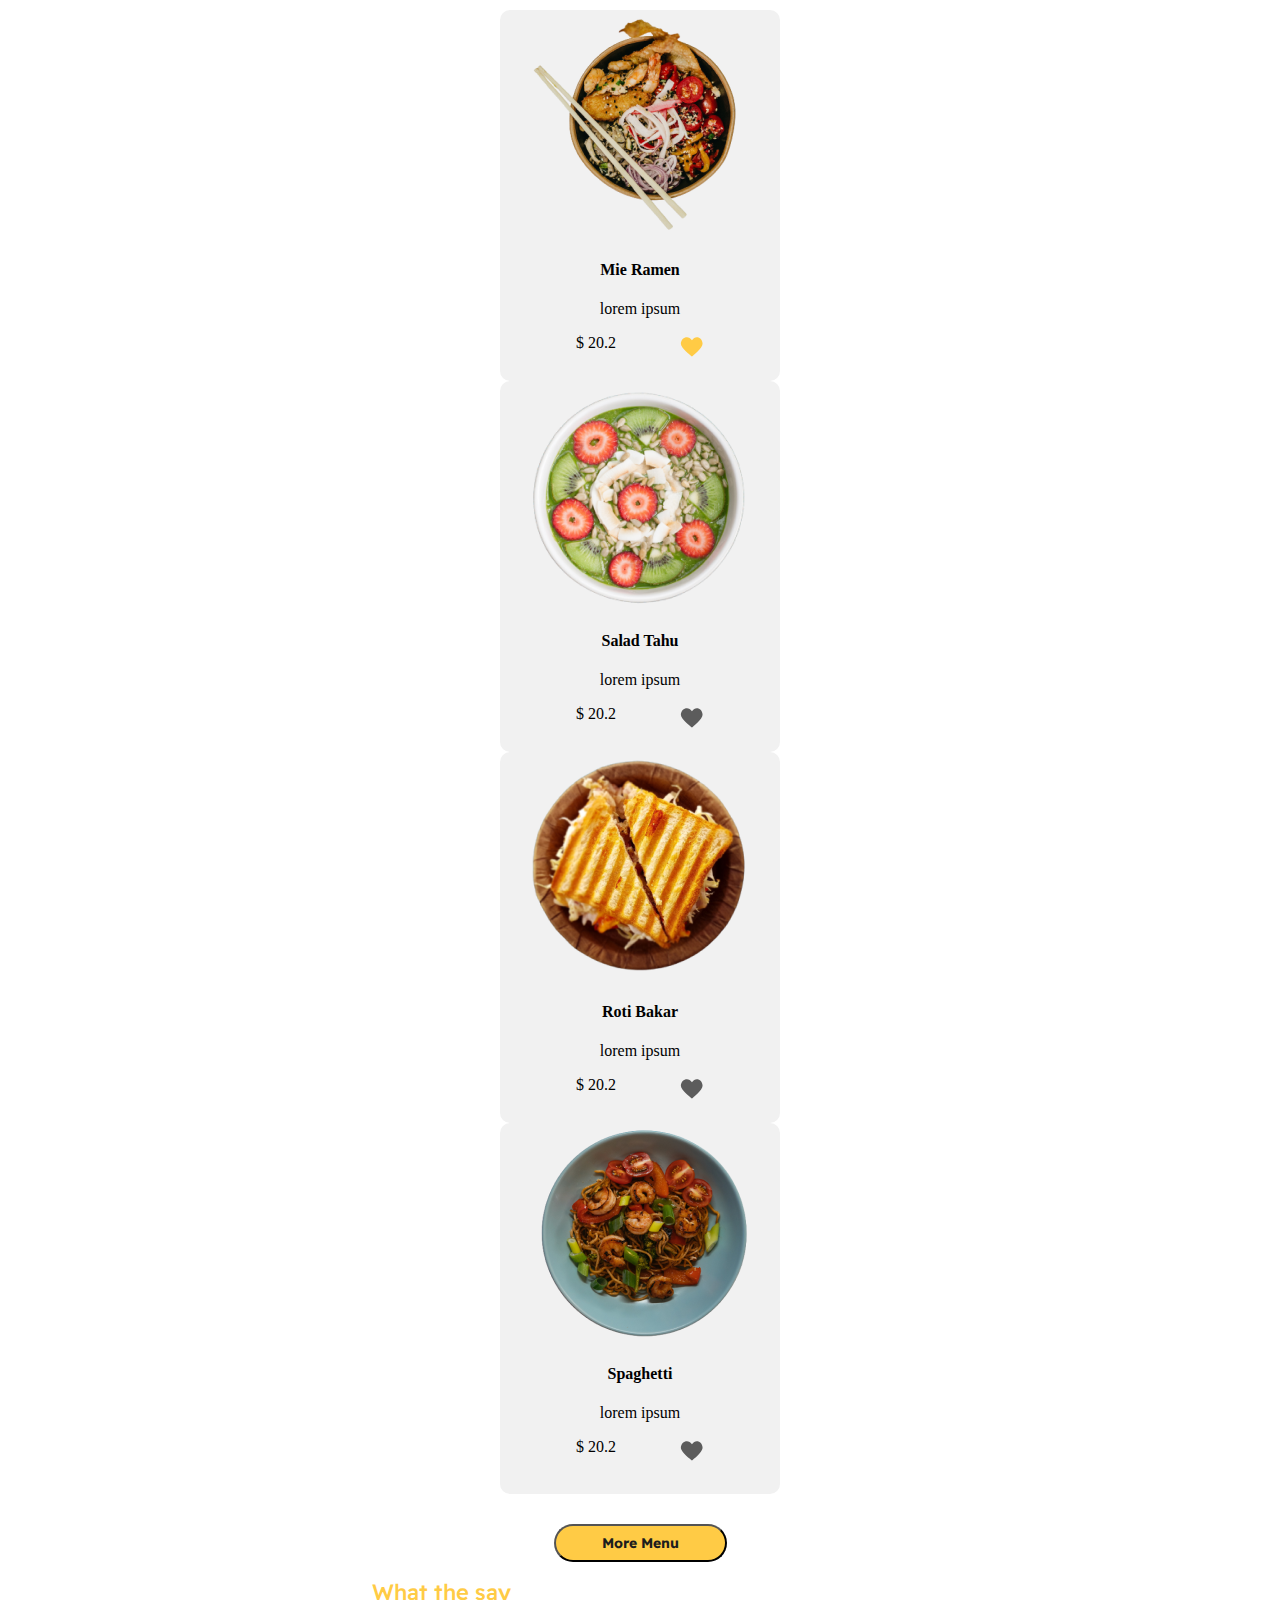
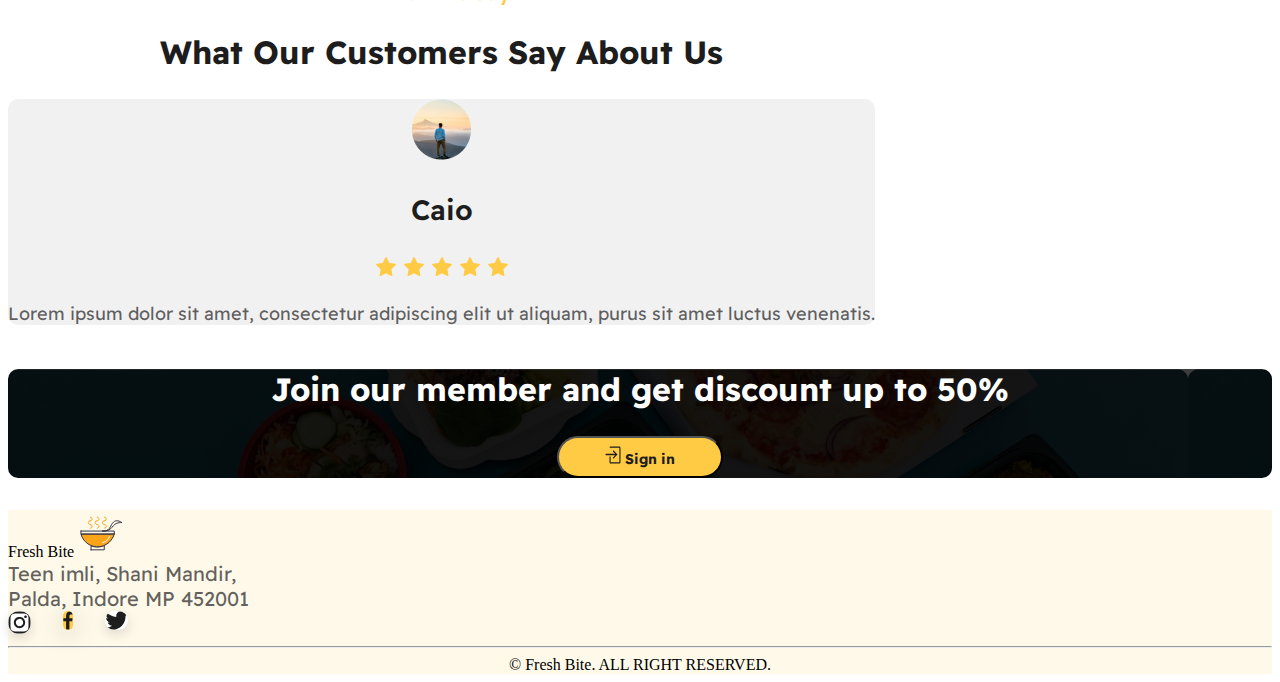
==== commit 25e19b4b: "up" ====
--- a/index.html
+++ b/index.html
@@ -21,7 +21,9 @@
            <span>Fresh Bite</span>
           <img src="/assets/img/food 2.svg" alt="coffe-icon">
         </div>
+        
         <img id="menu__button" src="/assets/img/hamburger-menu.svg" alt="">
+      
 
         <div id="menu" class="div-nav-link">
         <ul class="lista-nav">
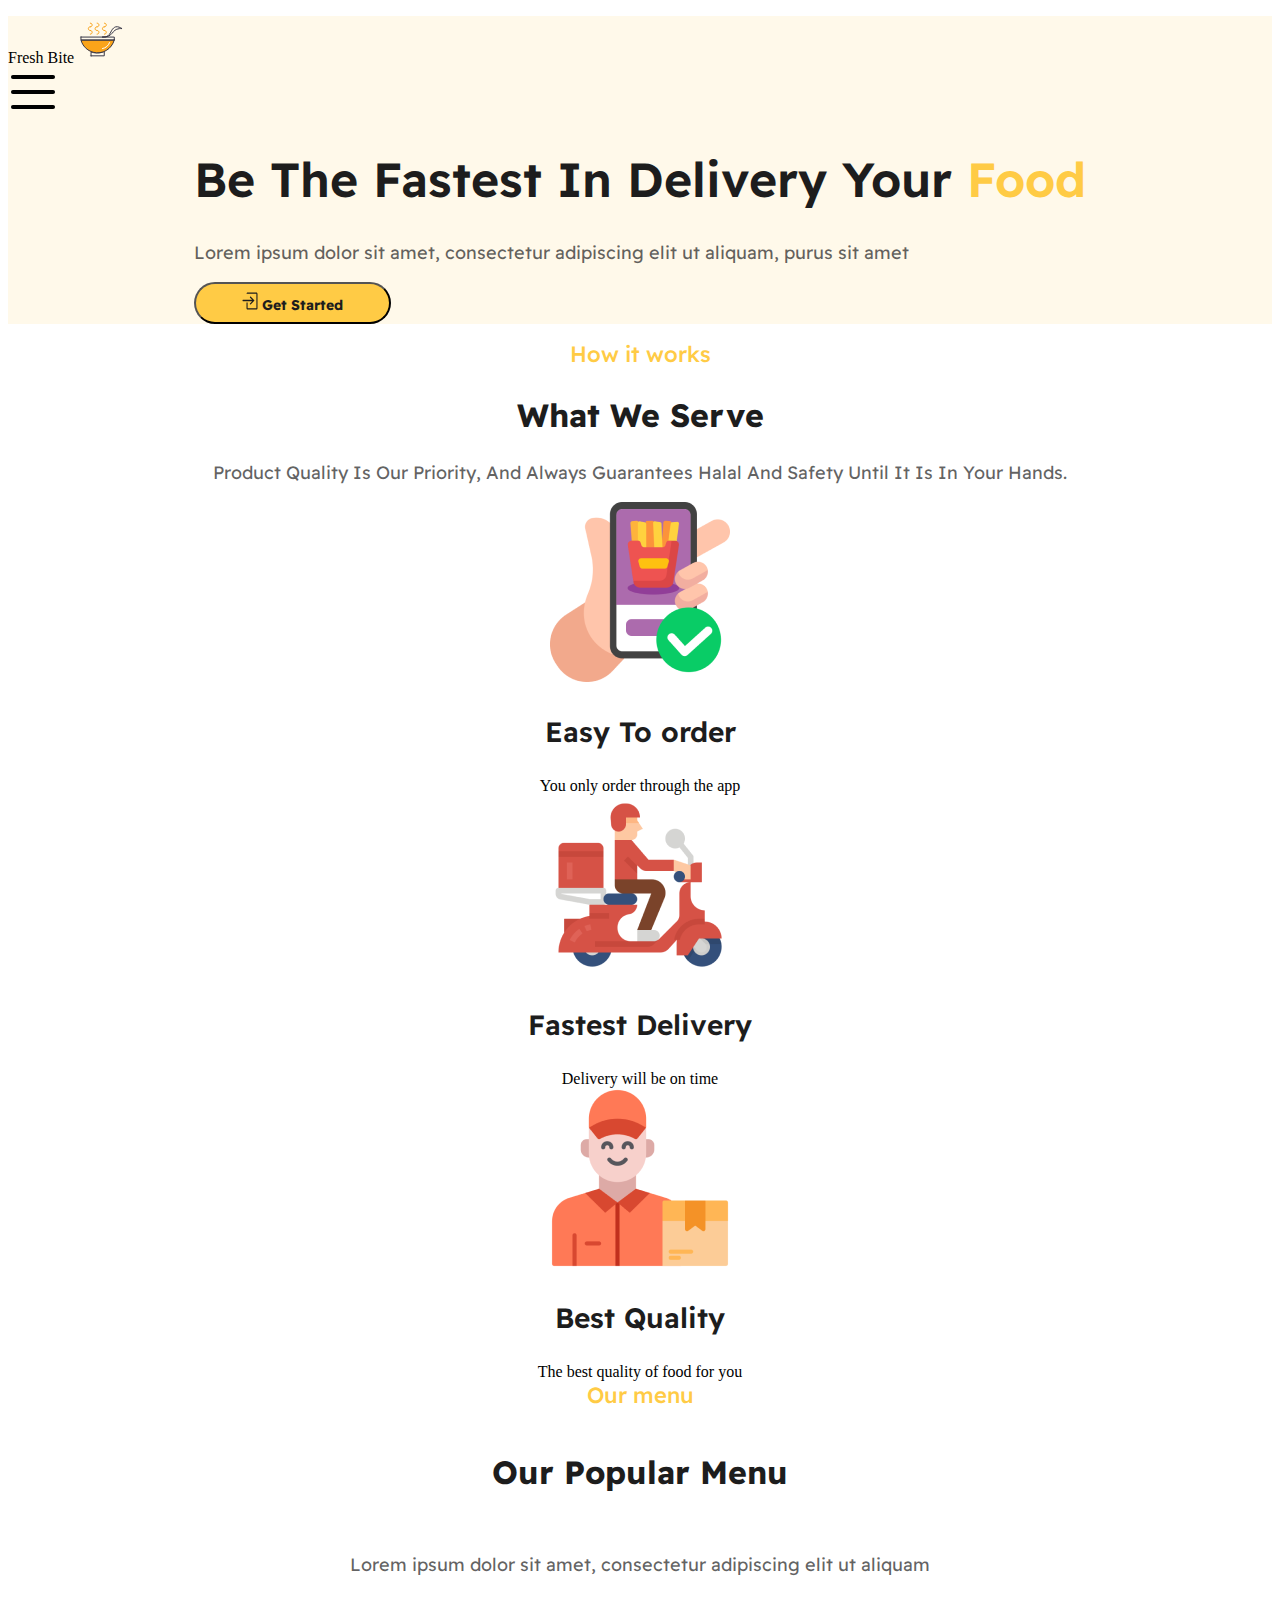
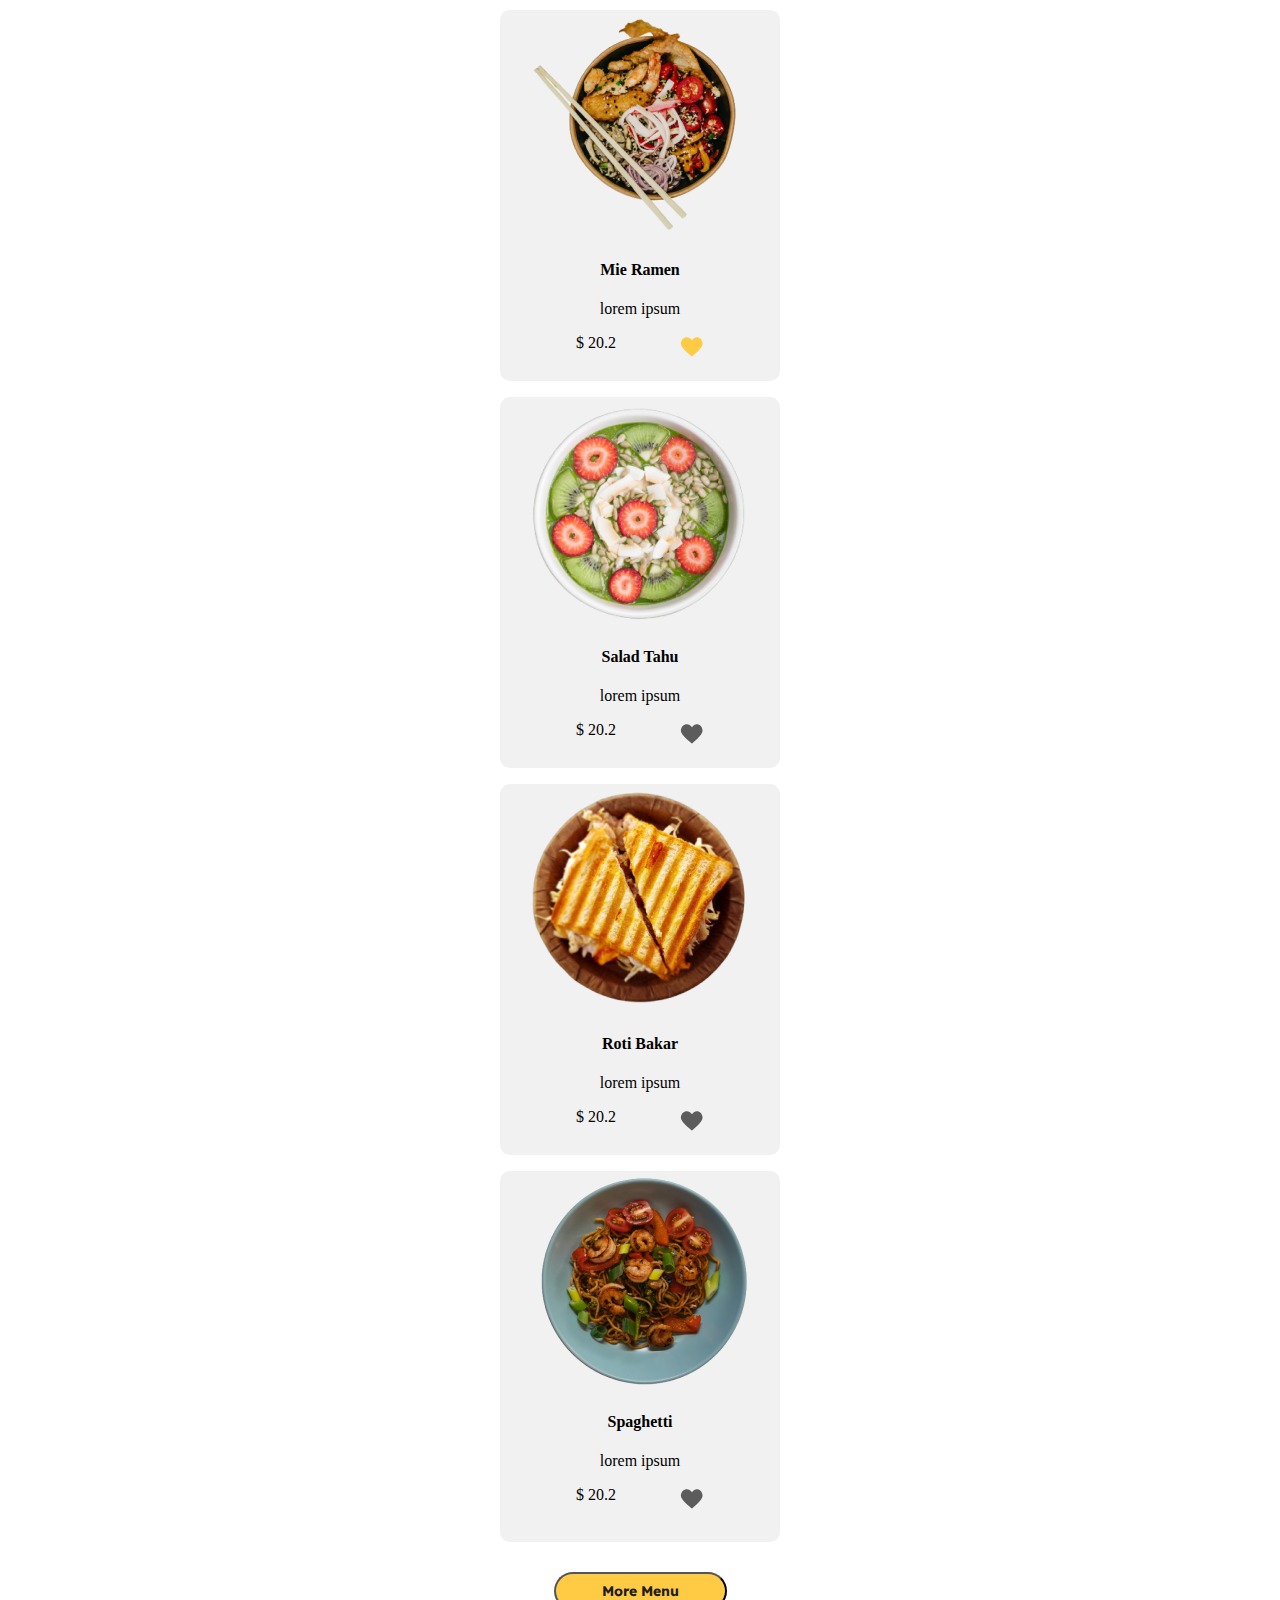
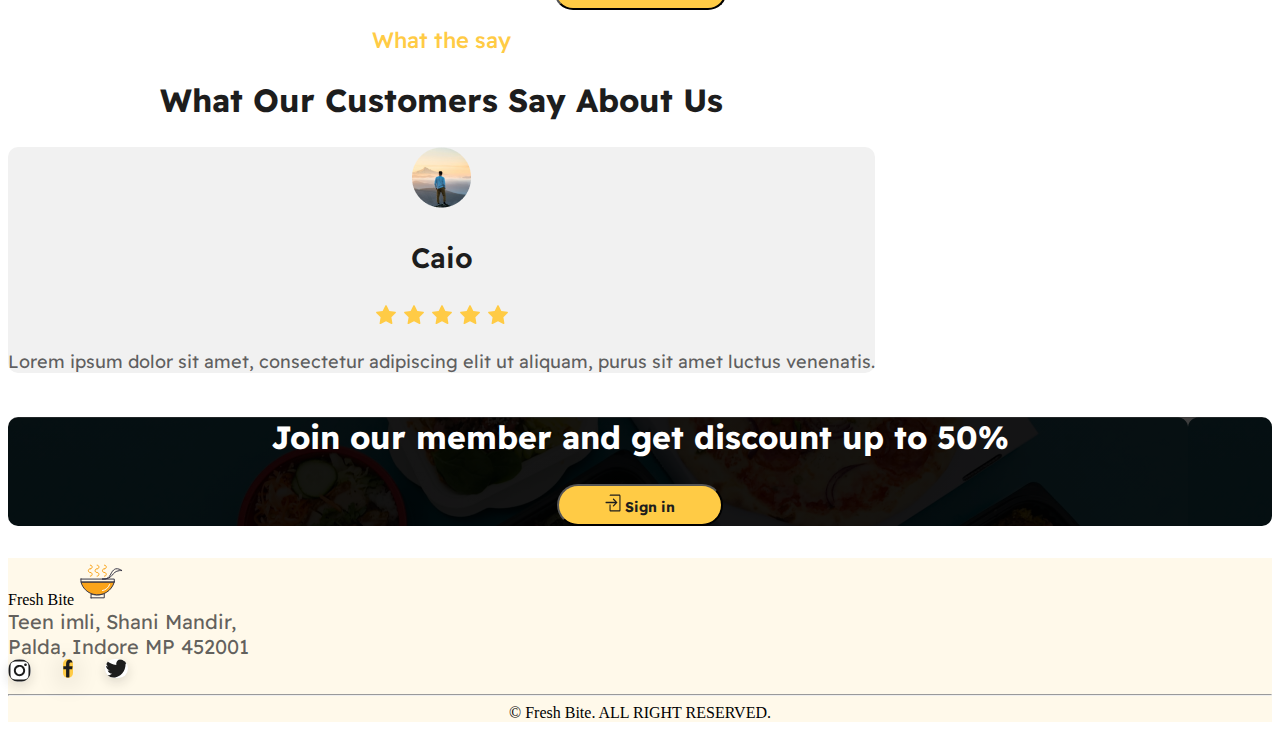
==== commit 11ff8ac1: "up" ====
--- a/index.html
+++ b/index.html
@@ -10,10 +10,7 @@
     <title>Food-App</title>
 </head>
 <body>
-    <header>
-     <!-- <button class="menu__button">
-        <img src="/assets/img/hamburger-menu.svg" alt="menu">
-      </button>-->
+    <header>    
         <nav>
           <section class="containner-nav">
 
@@ -31,7 +28,7 @@
           <li><a href="#">Menu</a></li>
           <li><a href="#">How it works</a></li>
           <li><a href="#">About</a></li>
-          <li><a href="#">Contact</a></li>
+          <li><a href="pages/cad.html">Contact</a></li>
         </ul>
       </div>
 
